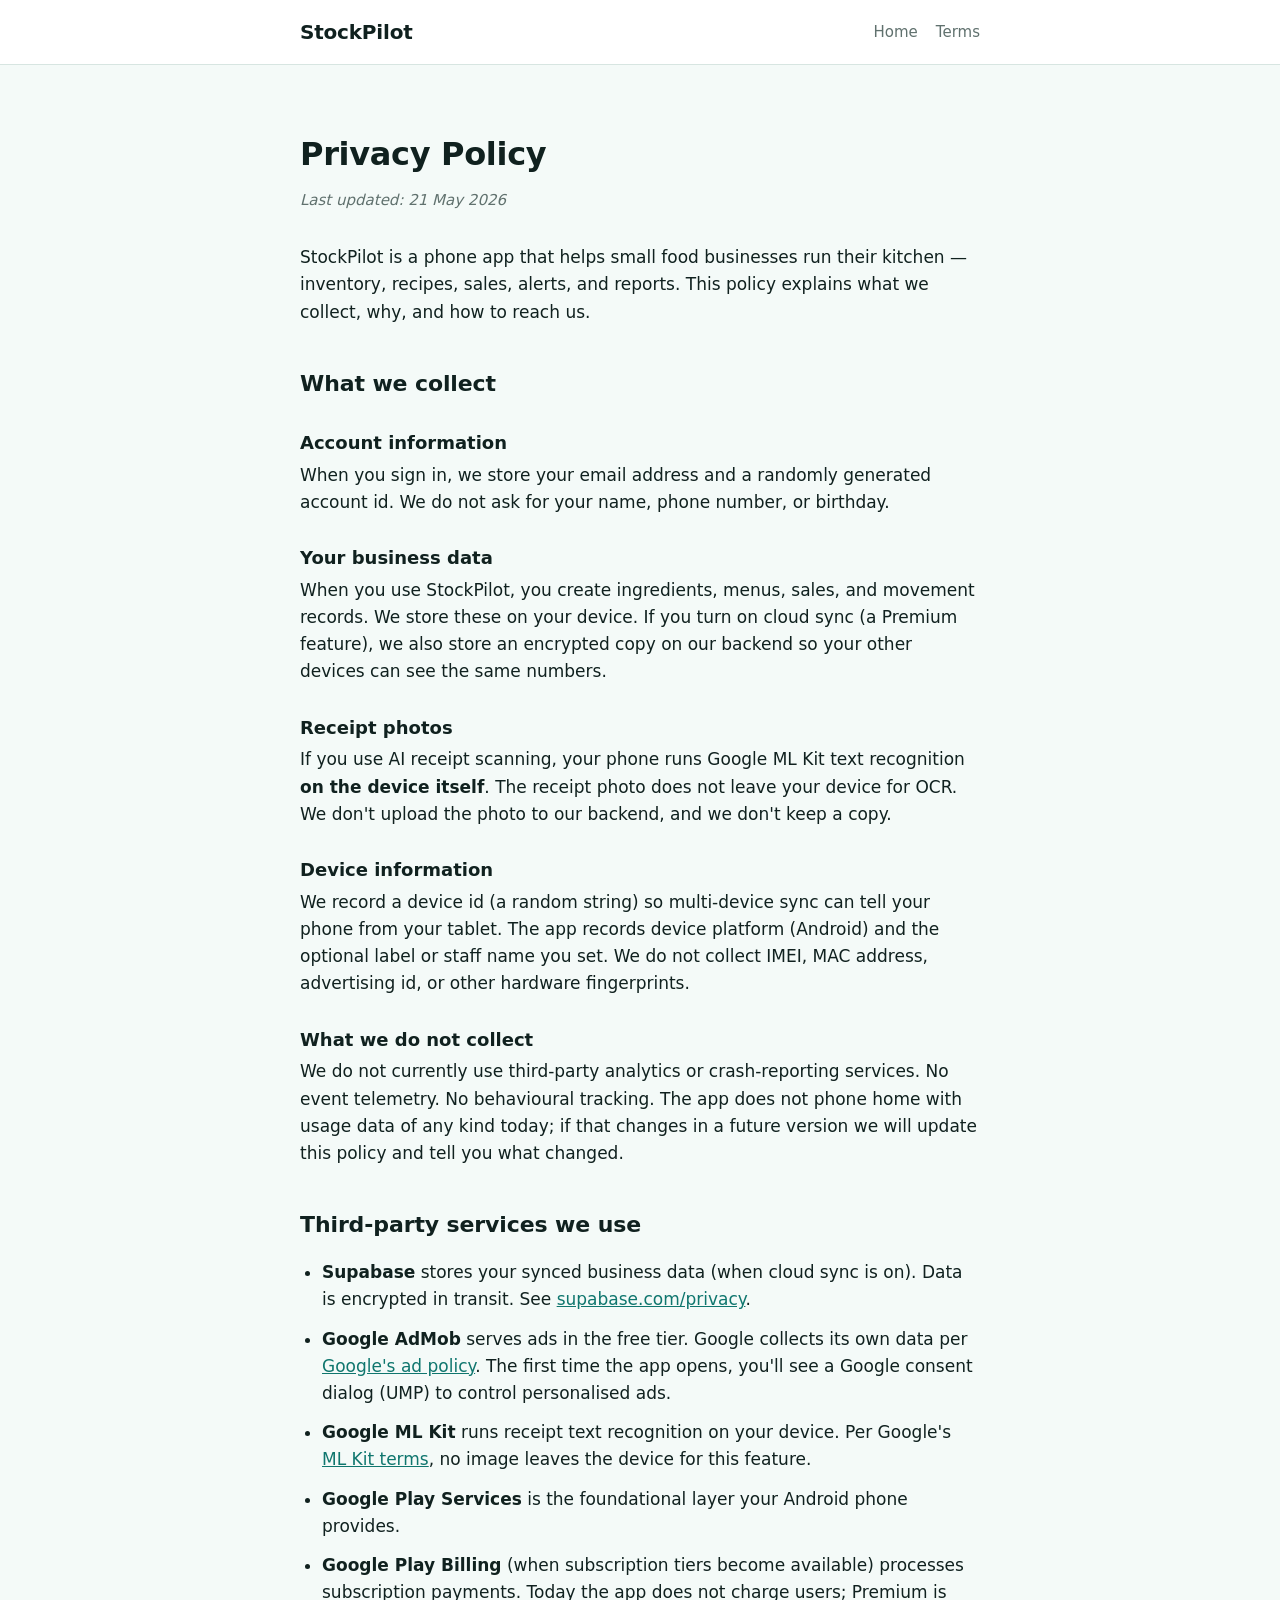
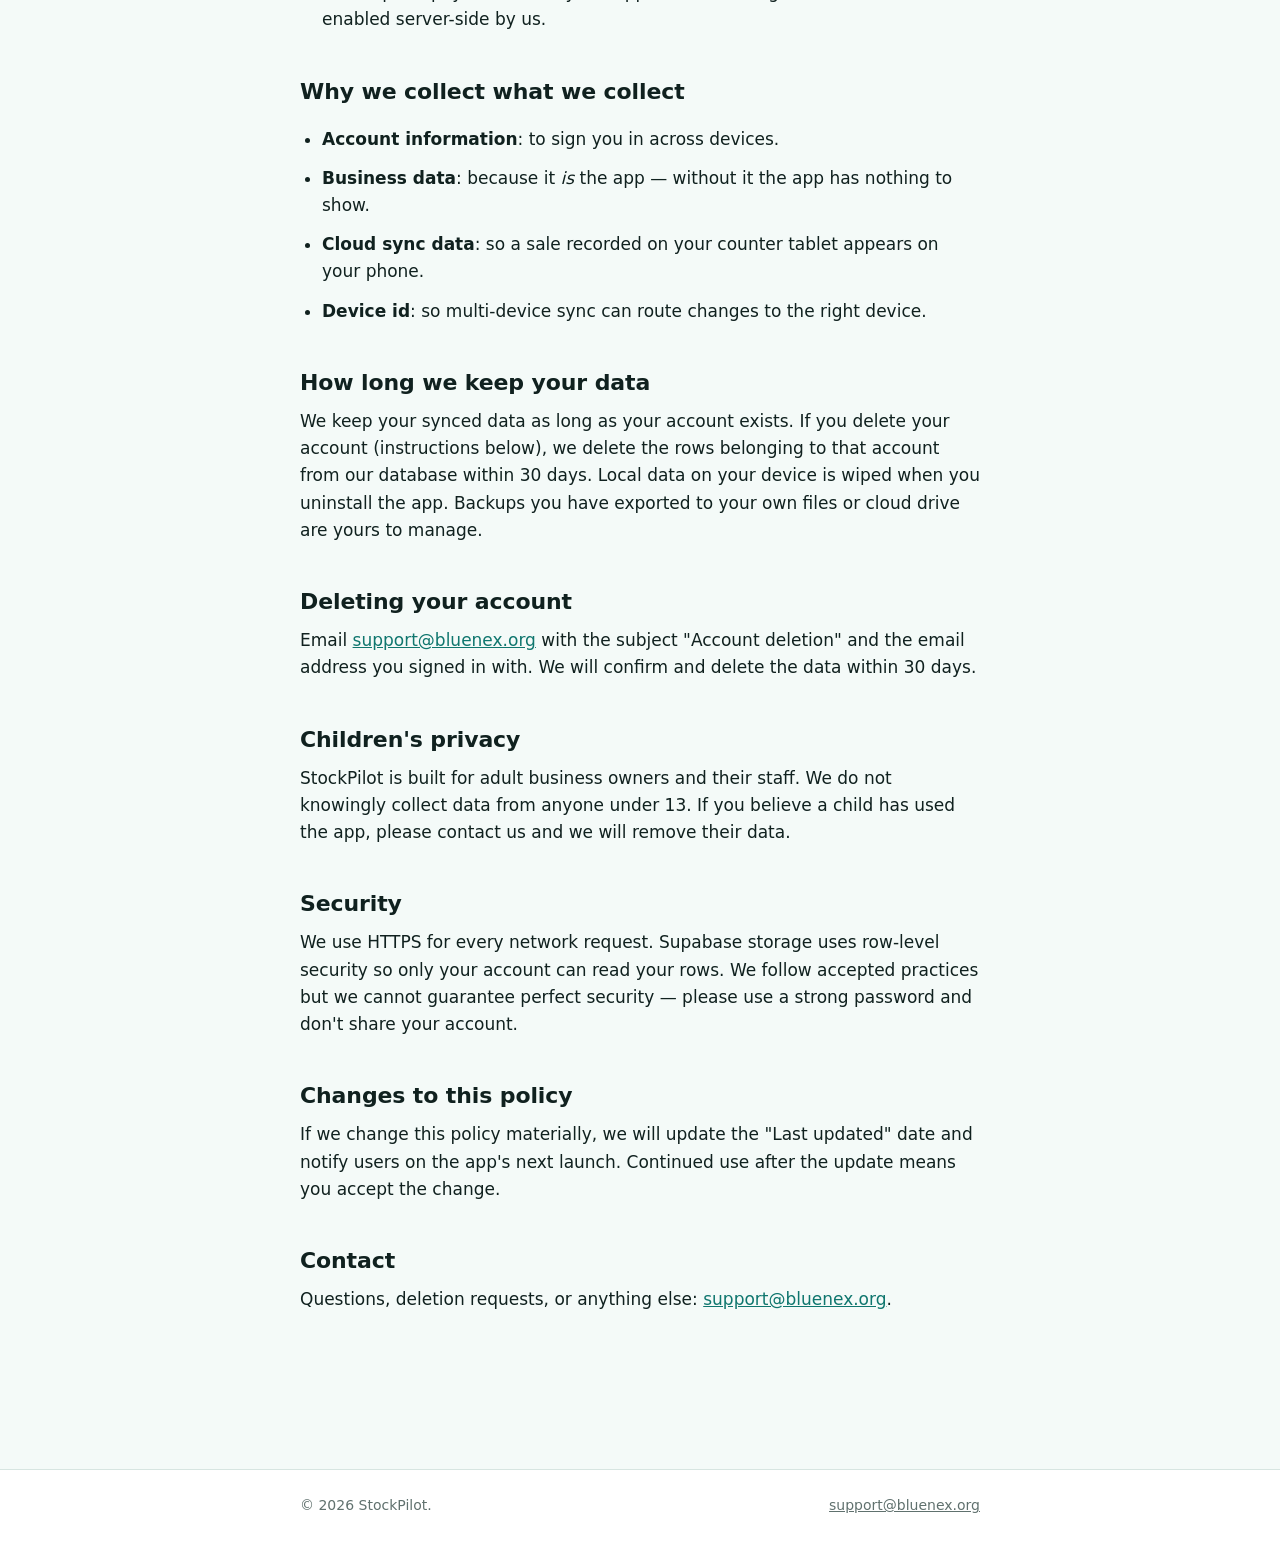
==== privacy.html @ 4a1aa615 "Initial site: home, privacy, terms" ====
<!doctype html>
<html lang="en">
<head>
  <meta charset="utf-8">
  <meta name="viewport" content="width=device-width, initial-scale=1">
  <title>Privacy Policy — StockPilot</title>
  <meta name="description" content="How StockPilot handles your data. What we collect, what we don't, and how to reach us.">
  <meta name="theme-color" content="#0F766E">
  <link rel="canonical" href="https://svlarot.github.io/stockpilot-site/privacy.html">
  <link rel="icon" type="image/svg+xml" href="favicon.svg">
  <link rel="stylesheet" href="styles.css">
</head>
<body>
  <header>
    <div class="container">
      <a class="brand" href="./">StockPilot</a>
      <nav>
        <a href="./">Home</a>
        <a href="terms.html">Terms</a>
      </nav>
    </div>
  </header>

  <main>
    <article>
      <h1>Privacy Policy</h1>
      <p class="updated"><em>Last updated: 21 May 2026</em></p>

      <p>
        StockPilot is a phone app that helps small food businesses run their
        kitchen — inventory, recipes, sales, alerts, and reports. This policy
        explains what we collect, why, and how to reach us.
      </p>

      <h2>What we collect</h2>

      <h3>Account information</h3>
      <p>
        When you sign in, we store your email address and a randomly
        generated account id. We do not ask for your name, phone number, or
        birthday.
      </p>

      <h3>Your business data</h3>
      <p>
        When you use StockPilot, you create ingredients, menus, sales, and
        movement records. We store these on your device. If you turn on
        cloud sync (a Premium feature), we also store an encrypted copy on
        our backend so your other devices can see the same numbers.
      </p>

      <h3>Receipt photos</h3>
      <p>
        If you use AI receipt scanning, your phone runs Google ML Kit text
        recognition <strong>on the device itself</strong>. The receipt photo
        does not leave your device for OCR. We don't upload the photo to our
        backend, and we don't keep a copy.
      </p>

      <h3>Device information</h3>
      <p>
        We record a device id (a random string) so multi-device sync can
        tell your phone from your tablet. The app records device platform
        (Android) and the optional label or staff name you set. We do not
        collect IMEI, MAC address, advertising id, or other hardware
        fingerprints.
      </p>

      <h3>What we do not collect</h3>
      <p>
        We do not currently use third-party analytics or crash-reporting
        services. No event telemetry. No behavioural tracking. The app does
        not phone home with usage data of any kind today; if that changes in
        a future version we will update this policy and tell you what
        changed.
      </p>

      <h2>Third-party services we use</h2>

      <ul>
        <li>
          <strong>Supabase</strong> stores your synced business data (when
          cloud sync is on). Data is encrypted in transit. See
          <a href="https://supabase.com/privacy">supabase.com/privacy</a>.
        </li>
        <li>
          <strong>Google AdMob</strong> serves ads in the free tier. Google
          collects its own data per
          <a href="https://policies.google.com/technologies/ads">Google's ad policy</a>.
          The first time the app opens, you'll see a Google consent dialog
          (UMP) to control personalised ads.
        </li>
        <li>
          <strong>Google ML Kit</strong> runs receipt text recognition on
          your device. Per Google's
          <a href="https://developers.google.com/ml-kit/terms">ML Kit terms</a>,
          no image leaves the device for this feature.
        </li>
        <li>
          <strong>Google Play Services</strong> is the foundational layer
          your Android phone provides.
        </li>
        <li>
          <strong>Google Play Billing</strong> (when subscription tiers
          become available) processes subscription payments. Today the app
          does not charge users; Premium is enabled server-side by us.
        </li>
      </ul>

      <h2>Why we collect what we collect</h2>
      <ul>
        <li><strong>Account information</strong>: to sign you in across devices.</li>
        <li><strong>Business data</strong>: because it <em>is</em> the app — without it the app has nothing to show.</li>
        <li><strong>Cloud sync data</strong>: so a sale recorded on your counter tablet appears on your phone.</li>
        <li><strong>Device id</strong>: so multi-device sync can route changes to the right device.</li>
      </ul>

      <h2>How long we keep your data</h2>
      <p>
        We keep your synced data as long as your account exists. If you
        delete your account (instructions below), we delete the rows
        belonging to that account from our database within 30 days. Local
        data on your device is wiped when you uninstall the app. Backups you
        have exported to your own files or cloud drive are yours to manage.
      </p>

      <h2>Deleting your account</h2>
      <p>
        Email <a href="mailto:support@bluenex.org?subject=Account%20deletion">support@bluenex.org</a>
        with the subject "Account deletion" and the email address you signed
        in with. We will confirm and delete the data within 30 days.
      </p>

      <h2>Children's privacy</h2>
      <p>
        StockPilot is built for adult business owners and their staff. We do
        not knowingly collect data from anyone under 13. If you believe a
        child has used the app, please contact us and we will remove their
        data.
      </p>

      <h2>Security</h2>
      <p>
        We use HTTPS for every network request. Supabase storage uses
        row-level security so only your account can read your rows. We
        follow accepted practices but we cannot guarantee perfect security —
        please use a strong password and don't share your account.
      </p>

      <h2>Changes to this policy</h2>
      <p>
        If we change this policy materially, we will update the "Last
        updated" date and notify users on the app's next launch. Continued
        use after the update means you accept the change.
      </p>

      <h2>Contact</h2>
      <p>
        Questions, deletion requests, or anything else:
        <a href="mailto:support@bluenex.org">support@bluenex.org</a>.
      </p>
    </article>
  </main>

  <footer>
    <div class="container">
      <span>&copy; 2026 StockPilot.</span>
      <span><a href="mailto:support@bluenex.org">support@bluenex.org</a></span>
    </div>
  </footer>
</body>
</html>
---- styles.css ----
/* StockPilot site — minimal styles. No JS, no external fonts, no analytics. */

:root {
  --brand: #0F766E;
  --brand-deep: #115E59;
  --brand-soft: #D9F99D;

  /* Light theme (default) */
  --bg: #F4FAF8;
  --surface: #FFFFFF;
  --text: #10211F;
  --text-muted: #60716E;
  --border: #D7E5E1;
  --link: var(--brand);
}

@media (prefers-color-scheme: dark) {
  :root {
    --bg: #0B302E;
    --surface: #115E59;
    --text: #ECFDF5;
    --text-muted: #A7C9C2;
    --border: #1F4E48;
    --link: var(--brand-soft);
  }
}

* { box-sizing: border-box; }

html {
  -webkit-text-size-adjust: 100%;
}

body {
  margin: 0;
  padding: 0;
  background: var(--bg);
  color: var(--text);
  font-family: system-ui, -apple-system, "Segoe UI", Roboto, sans-serif;
  font-size: 17px;
  line-height: 1.6;
  -webkit-font-smoothing: antialiased;
}

main {
  max-width: 720px;
  margin: 0 auto;
  padding: 32px 20px 80px;
}

/* ── Header / nav ─────────────────────────────────────────────────────── */

header {
  border-bottom: 1px solid var(--border);
  background: var(--surface);
}

header .container {
  max-width: 720px;
  margin: 0 auto;
  padding: 16px 20px;
  display: flex;
  align-items: center;
  justify-content: space-between;
  flex-wrap: wrap;
  gap: 12px;
}

header a.brand {
  font-weight: 800;
  font-size: 20px;
  color: var(--text);
  text-decoration: none;
  letter-spacing: -0.01em;
}

header nav {
  display: flex;
  gap: 18px;
  font-size: 15px;
}

header nav a {
  color: var(--text-muted);
  text-decoration: none;
}

header nav a:hover, header nav a:focus {
  color: var(--link);
}

/* ── Hero (index) ─────────────────────────────────────────────────────── */

.hero {
  padding: 40px 0 24px;
}

.hero h1 {
  font-size: clamp(32px, 6vw, 44px);
  line-height: 1.1;
  margin: 0 0 12px;
  letter-spacing: -0.02em;
}

.hero p.lede {
  font-size: 19px;
  color: var(--text-muted);
  margin: 0 0 32px;
  max-width: 540px;
}

.actions {
  display: flex;
  flex-wrap: wrap;
  gap: 12px;
  margin-bottom: 40px;
}

.btn {
  display: inline-block;
  padding: 12px 20px;
  border-radius: 999px;
  font-weight: 600;
  text-decoration: none;
  border: 1px solid var(--brand);
  color: var(--brand);
  background: transparent;
  transition: background-color 120ms ease;
}

.btn:hover, .btn:focus {
  background: var(--brand);
  color: var(--surface);
}

.btn.primary {
  background: var(--brand);
  color: white;
}

.btn.primary:hover, .btn.primary:focus {
  background: var(--brand-deep);
}

/* ── Long-form content (privacy / terms) ──────────────────────────────── */

article h1 {
  font-size: 32px;
  margin: 32px 0 8px;
  letter-spacing: -0.01em;
}

article .updated {
  color: var(--text-muted);
  margin: 0 0 32px;
  font-size: 15px;
}

article h2 {
  font-size: 22px;
  margin: 40px 0 8px;
  letter-spacing: -0.005em;
}

article h3 {
  font-size: 18px;
  margin: 28px 0 4px;
}

article p, article li {
  margin: 0 0 12px;
}

article ul, article ol {
  padding-left: 22px;
}

article a {
  color: var(--link);
}

article strong {
  font-weight: 700;
}

/* ── Footer ───────────────────────────────────────────────────────────── */

footer {
  border-top: 1px solid var(--border);
  background: var(--surface);
  margin-top: 64px;
}

footer .container {
  max-width: 720px;
  margin: 0 auto;
  padding: 24px 20px;
  display: flex;
  justify-content: space-between;
  align-items: center;
  flex-wrap: wrap;
  gap: 12px;
  color: var(--text-muted);
  font-size: 14px;
}

footer a {
  color: var(--text-muted);
}

/* ── Small screens ────────────────────────────────────────────────────── */

@media (max-width: 480px) {
  body { font-size: 16px; }
  main { padding: 24px 16px 64px; }
  header .container { padding: 14px 16px; }
  .hero h1 { font-size: 28px; }
  .hero p.lede { font-size: 17px; }
}
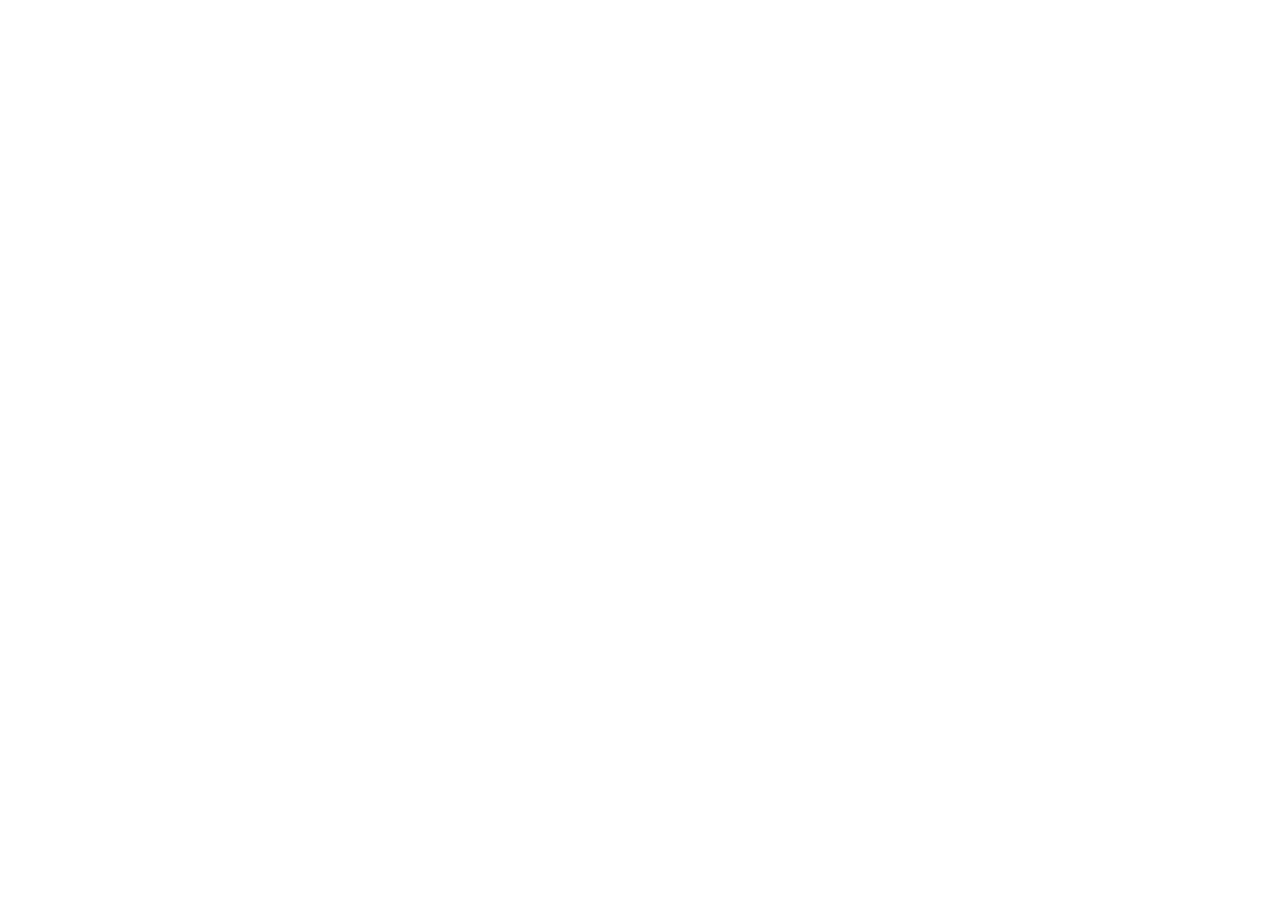
==== commit b28db540: "Redirect /privacy.html to stockpilot-legal; add Bluenex to terms" ====
--- a/privacy.html
+++ b/privacy.html
@@ -3,170 +3,26 @@
 <head>
   <meta charset="utf-8">
   <meta name="viewport" content="width=device-width, initial-scale=1">
-  <title>Privacy Policy — StockPilot</title>
-  <meta name="description" content="How StockPilot handles your data. What we collect, what we don't, and how to reach us.">
-  <meta name="theme-color" content="#0F766E">
-  <link rel="canonical" href="https://svlarot.github.io/stockpilot-site/privacy.html">
+  <title>StockPilot — Privacy Policy</title>
+  <meta name="description" content="StockPilot's privacy policy lives at https://svlarot.github.io/stockpilot-legal/.">
+  <meta http-equiv="refresh" content="0; url=https://svlarot.github.io/stockpilot-legal/">
+  <link rel="canonical" href="https://svlarot.github.io/stockpilot-legal/">
   <link rel="icon" type="image/svg+xml" href="favicon.svg">
   <link rel="stylesheet" href="styles.css">
 </head>
 <body>
-  <header>
-    <div class="container">
-      <a class="brand" href="./">StockPilot</a>
-      <nav>
-        <a href="./">Home</a>
-        <a href="terms.html">Terms</a>
-      </nav>
-    </div>
-  </header>
-
   <main>
     <article>
-      <h1>Privacy Policy</h1>
-      <p class="updated"><em>Last updated: 21 May 2026</em></p>
-
+      <h1>This page has moved</h1>
       <p>
-        StockPilot is a phone app that helps small food businesses run their
-        kitchen — inventory, recipes, sales, alerts, and reports. This policy
-        explains what we collect, why, and how to reach us.
+        The StockPilot privacy policy lives at
+        <a href="https://svlarot.github.io/stockpilot-legal/">svlarot.github.io/stockpilot-legal</a>.
       </p>
-
-      <h2>What we collect</h2>
-
-      <h3>Account information</h3>
       <p>
-        When you sign in, we store your email address and a randomly
-        generated account id. We do not ask for your name, phone number, or
-        birthday.
-      </p>
-
-      <h3>Your business data</h3>
-      <p>
-        When you use StockPilot, you create ingredients, menus, sales, and
-        movement records. We store these on your device. If you turn on
-        cloud sync (a Premium feature), we also store an encrypted copy on
-        our backend so your other devices can see the same numbers.
-      </p>
-
-      <h3>Receipt photos</h3>
-      <p>
-        If you use AI receipt scanning, your phone runs Google ML Kit text
-        recognition <strong>on the device itself</strong>. The receipt photo
-        does not leave your device for OCR. We don't upload the photo to our
-        backend, and we don't keep a copy.
-      </p>
-
-      <h3>Device information</h3>
-      <p>
-        We record a device id (a random string) so multi-device sync can
-        tell your phone from your tablet. The app records device platform
-        (Android) and the optional label or staff name you set. We do not
-        collect IMEI, MAC address, advertising id, or other hardware
-        fingerprints.
-      </p>
-
-      <h3>What we do not collect</h3>
-      <p>
-        We do not currently use third-party analytics or crash-reporting
-        services. No event telemetry. No behavioural tracking. The app does
-        not phone home with usage data of any kind today; if that changes in
-        a future version we will update this policy and tell you what
-        changed.
-      </p>
-
-      <h2>Third-party services we use</h2>
-
-      <ul>
-        <li>
-          <strong>Supabase</strong> stores your synced business data (when
-          cloud sync is on). Data is encrypted in transit. See
-          <a href="https://supabase.com/privacy">supabase.com/privacy</a>.
-        </li>
-        <li>
-          <strong>Google AdMob</strong> serves ads in the free tier. Google
-          collects its own data per
-          <a href="https://policies.google.com/technologies/ads">Google's ad policy</a>.
-          The first time the app opens, you'll see a Google consent dialog
-          (UMP) to control personalised ads.
-        </li>
-        <li>
-          <strong>Google ML Kit</strong> runs receipt text recognition on
-          your device. Per Google's
-          <a href="https://developers.google.com/ml-kit/terms">ML Kit terms</a>,
-          no image leaves the device for this feature.
-        </li>
-        <li>
-          <strong>Google Play Services</strong> is the foundational layer
-          your Android phone provides.
-        </li>
-        <li>
-          <strong>Google Play Billing</strong> (when subscription tiers
-          become available) processes subscription payments. Today the app
-          does not charge users; Premium is enabled server-side by us.
-        </li>
-      </ul>
-
-      <h2>Why we collect what we collect</h2>
-      <ul>
-        <li><strong>Account information</strong>: to sign you in across devices.</li>
-        <li><strong>Business data</strong>: because it <em>is</em> the app — without it the app has nothing to show.</li>
-        <li><strong>Cloud sync data</strong>: so a sale recorded on your counter tablet appears on your phone.</li>
-        <li><strong>Device id</strong>: so multi-device sync can route changes to the right device.</li>
-      </ul>
-
-      <h2>How long we keep your data</h2>
-      <p>
-        We keep your synced data as long as your account exists. If you
-        delete your account (instructions below), we delete the rows
-        belonging to that account from our database within 30 days. Local
-        data on your device is wiped when you uninstall the app. Backups you
-        have exported to your own files or cloud drive are yours to manage.
-      </p>
-
-      <h2>Deleting your account</h2>
-      <p>
-        Email <a href="mailto:support@bluenex.org?subject=Account%20deletion">support@bluenex.org</a>
-        with the subject "Account deletion" and the email address you signed
-        in with. We will confirm and delete the data within 30 days.
-      </p>
-
-      <h2>Children's privacy</h2>
-      <p>
-        StockPilot is built for adult business owners and their staff. We do
-        not knowingly collect data from anyone under 13. If you believe a
-        child has used the app, please contact us and we will remove their
-        data.
-      </p>
-
-      <h2>Security</h2>
-      <p>
-        We use HTTPS for every network request. Supabase storage uses
-        row-level security so only your account can read your rows. We
-        follow accepted practices but we cannot guarantee perfect security —
-        please use a strong password and don't share your account.
-      </p>
-
-      <h2>Changes to this policy</h2>
-      <p>
-        If we change this policy materially, we will update the "Last
-        updated" date and notify users on the app's next launch. Continued
-        use after the update means you accept the change.
-      </p>
-
-      <h2>Contact</h2>
-      <p>
-        Questions, deletion requests, or anything else:
-        <a href="mailto:support@bluenex.org">support@bluenex.org</a>.
+        Your browser should redirect you automatically. If it doesn't,
+        click the link above.
       </p>
     </article>
   </main>
-
-  <footer>
-    <div class="container">
-      <span>&copy; 2026 StockPilot.</span>
-      <span><a href="mailto:support@bluenex.org">support@bluenex.org</a></span>
-    </div>
-  </footer>
 </body>
 </html>
